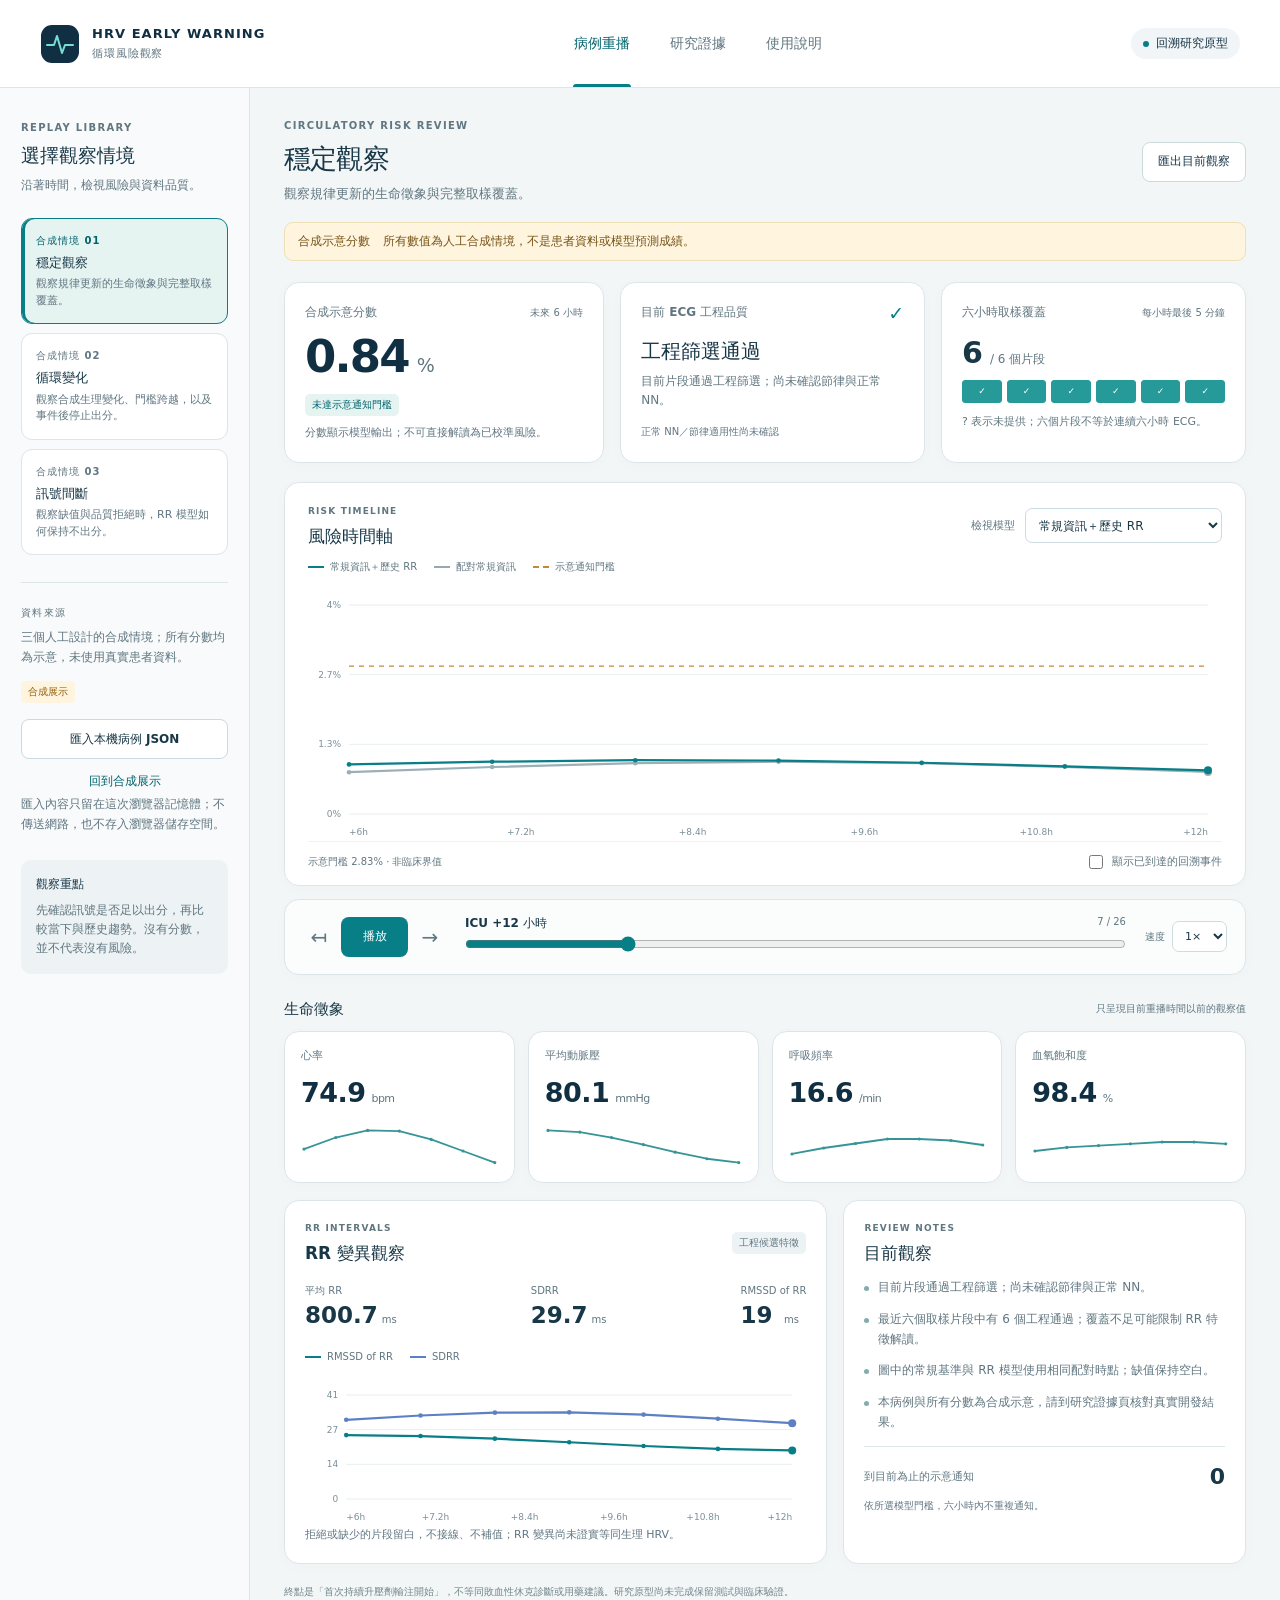
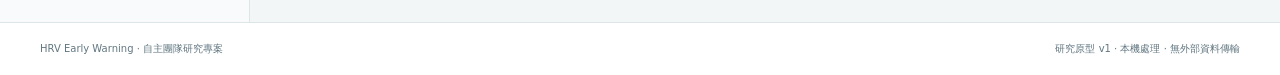
==== web/index.html @ 0c096514 "Add offline research replay, private case export, and frozen ECG timing pilot Keep patient-level dat" ====
<!doctype html>
<html lang="zh-Hant">
<head>
  <meta charset="utf-8">
  <meta name="viewport" content="width=device-width, initial-scale=1">
  <meta name="description" content="循環風險與訊號品質的回溯研究原型：病例重播、資料覆蓋與完整研究證據。">
  <meta name="referrer" content="no-referrer">
  <meta http-equiv="Content-Security-Policy" content="default-src 'self'; script-src 'self'; style-src 'self'; img-src 'self' data:; connect-src 'none'; object-src 'none'; base-uri 'none'; form-action 'none'">
  <title>HRV Early Warning · 循環風險觀察</title>
  <link rel="stylesheet" href="styles.css">
  <script src="demo-data.js" defer></script>
  <script src="app.js" defer></script>
</head>
<body>
  <a class="skip-link" href="#main-content">跳至主要內容</a>
  <header class="app-header">
    <a class="brand" href="#replay" aria-label="HRV Early Warning 首頁">
      <svg class="brand-mark" viewBox="0 0 40 40" aria-hidden="true"><rect x="1" y="1" width="38" height="38" rx="11"></rect><path d="M7 21h7l3-9 5 17 3-8h8"></path></svg>
      <span><strong>HRV EARLY WARNING</strong><small>循環風險觀察</small></span>
    </a>
    <nav class="main-nav" aria-label="主要功能">
      <button type="button" class="nav-button active" data-view="replay" aria-current="page">病例重播</button>
      <button type="button" class="nav-button" data-view="evidence">研究證據</button>
      <button type="button" class="nav-button" data-view="guide">使用說明</button>
    </nav>
    <span class="research-label"><span class="status-dot"></span>回溯研究原型</span>
  </header>

  <main id="main-content">
    <div id="app-message" class="app-message" role="status" aria-live="polite" hidden></div>
    <section id="view-replay" class="view replay-layout" aria-label="病例重播">
      <aside class="sidebar">
        <div class="sidebar-heading"><span class="eyebrow">REPLAY LIBRARY</span><h1>選擇觀察情境</h1><p>沿著時間，檢視風險與資料品質。</p></div>
        <div id="case-list" class="case-list" aria-label="病例清單"></div>
        <div class="source-card">
          <span class="eyebrow">資料來源</span>
          <p id="source-description"></p>
          <span id="source-mode" class="pill amber">合成展示</span>
          <div class="source-actions">
            <label class="button secondary upload-button" for="import-file">匯入本機病例 JSON</label>
            <input id="import-file" class="visually-hidden" type="file" accept=".json,application/json">
            <button id="restore-demo" type="button" class="text-button">回到合成展示</button>
          </div>
          <p class="microcopy">匯入內容只留在這次瀏覽器記憶體；不傳送網路，也不存入瀏覽器儲存空間。</p>
          <p id="import-error" class="error-text" role="alert" hidden></p>
        </div>
        <div class="sidebar-note"><strong>觀察重點</strong><p>先確認訊號是否足以出分，再比較當下與歷史趨勢。沒有分數，並不代表沒有風險。</p></div>
      </aside>

      <div class="workspace">
        <div class="workspace-heading">
          <div><span class="eyebrow">CIRCULATORY RISK REVIEW</span><h2 id="case-title">循環風險觀察</h2><p id="case-description" class="subtitle"></p></div>
          <button id="export-summary" type="button" class="button secondary">匯出目前觀察</button>
        </div>
        <div id="mode-notice" class="mode-notice"><strong id="score-kind">合成示意分數</strong><span id="mode-explanation">這是介面情境展示，不是患者資料或模型預測成績。</span></div>

        <div class="overview-grid">
          <article class="card score-card">
            <div class="card-label"><span id="score-label">合成示意分數</span><span class="tiny-label">未來 6 小時</span></div>
            <div class="score-line"><strong id="risk-value">—</strong><span id="risk-unit">%</span></div>
            <div id="risk-state" class="pill teal">等待重播</div>
            <p id="risk-context" class="microcopy"></p>
          </article>
          <article class="card quality-card">
            <div class="card-label"><span>目前 ECG 工程品質</span><span id="quality-symbol" class="quality-symbol" aria-hidden="true">○</span></div>
            <h3 id="quality-title">—</h3><p id="quality-detail"></p>
            <span class="tiny-label">正常 NN／節律適用性尚未確認</span>
          </article>
          <article class="card history-card">
            <div class="card-label"><span>六小時取樣覆蓋</span><span class="tiny-label">每小時最後 5 分鐘</span></div>
            <div class="coverage-number"><strong id="coverage-count">—</strong><span>/ 6 個片段</span></div>
            <div id="coverage-blocks" class="coverage-blocks" aria-label="最近六個逐小時片段品質"></div>
            <p id="coverage-note" class="microcopy">六個片段不等於連續六小時 ECG。</p>
          </article>
        </div>

        <article class="card risk-chart-card">
          <div class="panel-header"><div><span class="eyebrow">RISK TIMELINE</span><h3>風險時間軸</h3></div><label class="model-select-label">檢視模型<select id="model-select"><option value="paired_history_rr">常規資訊＋歷史 RR</option><option value="paired_vitals">配對常規資訊</option><option value="paired_current_rr">常規資訊＋當下 RR</option><option value="paired_history_trend_rr">常規資訊＋歷史 RR＋斜率</option><option value="vitals_all">全風險集合常規基準</option></select></label></div>
          <div class="chart-legend"><span><i class="legend-line teal-line"></i><span id="selected-model-legend">所選模型</span></span><span id="baseline-legend"><i class="legend-line gray-line"></i>配對常規資訊</span><span><i class="legend-line threshold-line"></i><span id="threshold-label">示意通知門檻</span></span></div>
          <div id="risk-chart" class="chart-host" aria-label="風險分數時間軸"></div>
          <div class="chart-footer"><p id="threshold-note"></p><label class="checkbox-label"><input id="show-event" type="checkbox">顯示已到達的回溯事件</label></div>
          <div id="outcome-note" class="outcome-note" hidden></div>
        </article>

        <div class="replay-controls card">
          <div class="transport"><button id="rewind" class="icon-button" type="button" aria-label="回到重播起點" title="回到起點">↤</button><button id="play-pause" class="button primary" type="button" aria-pressed="false">播放</button><button id="step" class="icon-button" type="button" aria-label="前進一個資料時點" title="前進一步">→</button></div>
          <div class="timeline-control"><div class="time-labels"><span id="current-time">ICU +— 小時</span><span id="replay-position"></span></div><label class="visually-hidden" for="timeline">目前重播資料時點</label><input id="timeline" type="range" min="0" max="1" value="0" step="1"></div>
          <label class="speed-control">速度<select id="playback-speed"><option value="1600">1×</option><option value="800">2×</option><option value="400">4×</option></select></label>
        </div>

        <div class="section-heading"><h3>生命徵象</h3><span>只呈現目前重播時間以前的觀察值</span></div>
        <div id="vital-grid" class="vital-grid"></div>
        <div class="lower-grid">
          <article class="card rr-card"><div class="panel-header"><div><span class="eyebrow">RR INTERVALS</span><h3>RR 變異觀察</h3></div><span class="pill neutral">工程候選特徵</span></div><div class="rr-values"><div><span>平均 RR</span><strong id="mean-rr">—</strong><small>ms</small></div><div><span>SDRR</span><strong id="sdrr">—</strong><small>ms</small></div><div><span>RMSSD of RR</span><strong id="rmssd">—</strong><small>ms</small></div></div><div class="chart-legend"><span><i class="legend-line teal-line"></i>RMSSD of RR</span><span><i class="legend-line blue-line"></i>SDRR</span></div><div id="rr-chart" class="chart-host small-chart"></div><p class="microcopy">拒絕或缺少的片段留白，不接線、不補值；RR 變異尚未證實等同生理 HRV。</p></article>
          <article class="card observations-card"><div class="panel-header"><div><span class="eyebrow">REVIEW NOTES</span><h3>目前觀察</h3></div></div><ul id="observation-list" class="observation-list"></ul><div class="notification-summary"><span id="notification-label">到目前為止的示意通知</span><strong id="notification-count">0</strong><small>依所選模型門檻，六小時內不重複通知。</small></div></article>
        </div>
        <p class="workspace-disclaimer">終點是「首次持續升壓劑輸注開始」，不等同敗血性休克診斷或用藥建議。研究原型尚未完成保留測試與臨床驗證。</p>
      </div>
    </section>

    <section id="view-evidence" class="view document-view" aria-labelledby="evidence-title" hidden>
      <div class="document-heading"><span class="eyebrow">EVIDENCE, NOT ASSUMPTIONS</span><h1 id="evidence-title">完整呈現研究結果</h1><p>以下來自真實 MIMIC-III 開發驗證，與合成病例展示分開呈現。</p></div>
      <div class="evidence-callout"><span class="pill amber">第一版結果</span><h2>尚無清楚證據支持歷史 RR 或趨勢增益</h2><p>加入當下 RR 的 AUPRC 反而下降。搏動定位仍有已知缺口；工程品質通過不代表正常 NN-HRV。保留測試模型評估尚未進行。</p></div>
      <div class="evidence-stat-grid"><article class="card"><strong>340,354</strong><span>已完成 ECG 片段</span></article><article class="card"><strong>142,489</strong><span>工程篩選通過 · 41.86%</span></article><article class="card"><strong>244 / 1,529</strong><span>至少一個可評分時點的事件</span></article><article class="card"><strong>11.62%</strong><span>配對驗證觀察時間覆蓋</span></article></div>
      <article class="card evidence-table-card"><div class="panel-header"><div><span class="eyebrow">PAIRED DEVELOPMENT VALIDATION</span><h2>相同時窗上的比較</h2><p>630 位患者 · 16,275 個非截尾時窗 · 41 個事件</p></div></div><div class="table-scroll"><table><caption class="visually-hidden">配對開發驗證模型結果與 AUPRC 差值區間</caption><thead><tr><th scope="col">模型</th><th scope="col">AUROC</th><th scope="col">AUPRC</th><th scope="col">ΔAUPRC [95% 區間]</th></tr></thead><tbody><tr><th scope="row">常規資訊</th><td>0.59772</td><td>0.02419</td><td>比較基準</td></tr><tr><th scope="row">＋當下 RR</th><td>0.60074</td><td>0.01969</td><td>−0.00449 [−0.01190, −0.00071]</td></tr><tr><th scope="row">＋歷史 RR</th><td>0.60297</td><td>0.02698</td><td>0.00279 [−0.00612, 0.02035]</td></tr><tr><th scope="row">＋歷史 RR 與斜率</th><td>0.59553</td><td>0.02084</td><td>−0.00335 [−0.01183, 0.00546]</td></tr></tbody></table></div><p class="microcopy table-note">差值為加入 RR 減常規模型；200 次共同患者 bootstrap、固定預測、不重訓，未校正三組多重比較。不同模型的實際誤報負擔不同。全族群生命徵象模型的評估族群不同，不直接相減比較。</p></article>
      <div class="evidence-columns"><article class="card"><h3>可重跑的研究基礎</h3><ul class="plain-list"><li>患者隔離，訓練患者擬合補值與標準化。</li><li>保留完整逐小時風險集合與自然事件比例。</li><li>品質拒絕、截尾及未評分時間保留於報告。</li><li>五組模型、所有配對差值完整呈現。</li></ul></article><article class="card"><h3>下一個驗證關卡</h3><ul class="plain-list"><li>獨立標註 ECG 的搏動定位與 RR 誤差。</li><li>真實 ICU 品質規則的誤拒與漏拒。</li><li>正常心律與 NN 間期適用性。</li><li>相同 ECG 心率／歷史對照與固定誤報比較。</li></ul></article></div>
      <div class="document-links"><a href="https://github.com/zxc29051617/Biomedical-Innovation-2026_HRV-EarlyWarning/blob/main/docs/m2_signal_model_results.md" target="_blank" rel="noopener noreferrer">完整研究結果 ↗</a><a href="https://github.com/zxc29051617/Biomedical-Innovation-2026_HRV-EarlyWarning/blob/main/docs/protocol.md" target="_blank" rel="noopener noreferrer">研究規格與時間界線 ↗</a></div>
    </section>

    <section id="view-guide" class="view document-view" aria-labelledby="guide-title" hidden>
      <div class="document-heading"><span class="eyebrow">A REPLAY YOU CAN INSPECT</span><h1 id="guide-title">從一個時點開始觀察</h1><p>這個原型讓團隊檢視模型分數、生理趨勢與資料品質如何隨時間變化。</p></div>
      <div class="guide-steps"><article class="card"><span class="step-number">01</span><h2>選擇情境</h2><p>三個合成病例展示穩定、循環變化與訊號間斷。分數由情境產生，不是訓練模型的效能證據。</p></article><article class="card"><span class="step-number">02</span><h2>逐步重播</h2><p>使用播放、前進或滑桿切換時點。圖表不顯示未來資料，沒有觀察的時間保持空白。</p></article><article class="card"><span class="step-number">03</span><h2>先看品質</h2><p>RR 品質不合格時不顯示 RR 模型分數。工程通過仍需要另外確認心律與定位準確度。</p></article><article class="card"><span class="step-number">04</span><h2>核對證據</h2><p>在研究證據頁看完整開發結果、覆蓋率與不確定性；匯出摘要保留目前時點與來源標示。</p></article></div>
      <article class="card guide-import"><h2>使用自己的本地研究病例</h2><p>匯入符合 <code>hrv-replay-v1</code> 的 JSON。頁面只接受指定欄位與有限數值，並檢查時間排序、品質與分數是否一致；資料只在瀏覽器記憶體中使用。</p><p>真實研究模式顯示匯出程式提供的已儲存模型分數；此頁本身不訓練模型、不重新計算 ECG，也不會上傳你的檔案。關閉頁面後，匯入資料不會保留。</p><p>真實患者層級檔案應留在本機。分享研究成果時，使用彙總報告與合成展示。</p></article>
      <article class="card"><h2>分數與通知的意思</h2><p>模型研究目標為未來六小時首次開始持續至少六十分鐘的指定升壓劑輸注。門檻採各模型訓練陰性分數第 99 百分位；越過門檻後六小時內不重複計數。這項規則尚未完成臨床工作負擔驗證，分數不能直接解讀為已校準的個人風險或診斷。</p><p>病例中的缺值保留空白。當下沒有可用分數不等於沒有風險，品質通過也不代表已排除 AF、pacing 或異位心搏。</p></article>
      <button type="button" class="button primary" data-view="replay">開始病例重播</button>
    </section>
  </main>
  <footer class="app-footer"><span>HRV Early Warning · 自主團隊研究專案</span><span>研究原型 v1 · 本機處理 · 無外部資料傳輸</span></footer>
  <noscript><div class="noscript">此重播介面需要啟用 JavaScript。研究結果仍可從專案文件閱讀。</div></noscript>
</body>
</html>
---- web/styles.css ----
:root{--navy:#102f42;--ink:#183747;--muted:#607680;--teal:#087e87;--teal-dark:#00636c;--teal-soft:#e5f3f1;--blue:#5d7fc5;--line:#dce6e9;--paper:#fff;--canvas:#f2f6f7;--amber:#93600c;--amber-soft:#fff5df;--danger:#a74942;--danger-soft:#fff0ed;--radius:15px;--shadow:0 3px 15px #102f4205;font-family:Inter,"Noto Sans TC","PingFang TC","Microsoft JhengHei",system-ui,sans-serif;color:var(--ink);background:var(--canvas);font-synthesis:none}
*{box-sizing:border-box}body{margin:0;font-size:14px;line-height:1.6}button,input,select{font:inherit}button,a,input,select{touch-action:manipulation}button{cursor:pointer}button:disabled{cursor:not-allowed;opacity:.45}button:focus-visible,a:focus-visible,input:focus-visible,select:focus-visible,.upload-button:has(+input:focus-visible){outline:3px solid #69b8c3;outline-offset:4px}a{color:var(--teal-dark);text-underline-offset:4px}h1,h2,h3,p{margin-top:0}h1,h2,h3{line-height:1.35}h1{font-size:30px}h2{font-size:25px}h3{font-size:17px}p{margin-bottom:12px}strong{font-weight:650}[hidden]{display:none!important}.visually-hidden{position:absolute;width:1px;height:1px;padding:0;margin:-1px;overflow:hidden;clip:rect(0,0,0,0);white-space:nowrap;border:0}.skip-link{position:fixed;top:-80px;left:15px;z-index:100;background:white;padding:14px}.skip-link:focus{top:12px}.app-header{min-height:88px;display:flex;align-items:center;justify-content:space-between;gap:24px;background:var(--paper);border-bottom:1px solid var(--line);padding:0 40px}.brand{display:flex;gap:12px;align-items:center;color:var(--navy);text-decoration:none}.brand-mark{width:40px;height:40px;flex:none}.brand-mark rect{fill:var(--navy)}.brand-mark path{stroke:#78ded3;stroke-width:2;fill:none;stroke-linejoin:round;stroke-linecap:round}.brand strong{font-size:13px;letter-spacing:.08em;display:block}.brand small{display:block;font-size:11px;letter-spacing:.08em;color:var(--muted)}.main-nav{display:flex;gap:6px;align-self:stretch;align-items:stretch}.nav-button{border:0;background:transparent;color:var(--muted);padding:0 17px;position:relative;font-weight:600}.nav-button:hover{color:var(--teal)}.nav-button.active{color:var(--teal-dark)}.nav-button.active:after{content:"";position:absolute;bottom:0;left:16px;right:16px;height:3px;background:var(--teal);border-radius:3px 3px 0 0}.research-label{font-size:12px;background:#f2f5f7;padding:6px 12px;border-radius:20px;display:flex;align-items:center;gap:7px;white-space:nowrap}.status-dot{width:6px;height:6px;border-radius:50%;background:var(--teal)}.replay-layout{display:grid;grid-template-columns:250px minmax(0,1fr);max-width:1600px;margin:auto;min-height:85vh}.sidebar{padding:32px 21px 24px;border-right:1px solid var(--line);background:#f8fafb}.eyebrow{color:var(--muted);font-size:10px;letter-spacing:.13em;font-weight:700;display:block;margin-bottom:7px}.sidebar h1{font-size:19px;margin-bottom:7px}.sidebar-heading p{font-size:12px;color:var(--muted);margin-bottom:23px}.case-list{display:grid;gap:9px}.case-button{padding:14px;text-align:left;background:white;border:1px solid var(--line);border-radius:11px;color:var(--ink);display:grid;gap:4px;position:relative}.case-button strong{font-size:13px;line-height:1.5}.case-button small{font-size:11px;color:var(--muted);line-height:1.5}.case-button .case-index{font-size:10px;font-weight:700;color:var(--muted);letter-spacing:.1em}.case-button:hover{border-color:#a1c6c8}.case-button.active{border-color:var(--teal);background:var(--teal-soft);box-shadow:inset 3px 0 var(--teal)}.case-button.active .case-index{color:var(--teal-dark)}.source-card{border-top:1px solid var(--line);margin-top:27px;padding-top:22px}.source-card>p{font-size:12px;color:var(--muted);overflow-wrap:anywhere}.source-actions{display:grid;gap:9px;margin-top:16px}.button{display:inline-flex;align-items:center;justify-content:center;border-radius:8px;border:1px solid transparent;font-weight:600;padding:10px 15px;line-height:1.4;text-decoration:none;min-height:40px;transition:background .15s}.button.primary{background:var(--teal);color:white}.button.primary:hover{background:var(--teal-dark)}.button.secondary{background:white;color:var(--ink);border-color:#cbdadd}.button.secondary:hover{background:#f4f9f9;border-color:#9abfc1}.upload-button{font-size:12px;cursor:pointer}.text-button{border:0;background:transparent;color:var(--teal-dark);font-size:12px;padding:4px}.sidebar-note{margin-top:26px;font-size:12px;padding:15px;border-radius:10px;background:#edf2f4}.sidebar-note strong{font-size:12px}.sidebar-note p{margin:7px 0 0;color:var(--muted)}.workspace{padding:30px 34px 22px;min-width:0}.workspace-heading{display:flex;justify-content:space-between;align-items:center;gap:18px;margin-bottom:17px}.workspace-heading h2{margin-bottom:7px;font-size:27px;letter-spacing:-.03em}.workspace-heading .button{white-space:nowrap;font-size:12px}.subtitle{color:var(--muted);font-size:13px;margin:0;overflow-wrap:anywhere}.mode-notice{background:var(--amber-soft);color:#765316;border:1px solid #efdfb5;border-radius:9px;padding:9px 13px;font-size:12px;display:flex;gap:13px;align-items:center;margin-bottom:21px}.mode-notice.local-mode{background:#eef4fc;border-color:#d7e3f3;color:#3e5876}.mode-notice strong{white-space:nowrap}.overview-grid{display:grid;grid-template-columns:1.05fr 1fr 1fr;gap:16px;margin-bottom:19px}.card{background:var(--paper);border:1px solid var(--line);border-radius:var(--radius);padding:20px;box-shadow:var(--shadow);min-width:0}.card-label{display:flex;align-items:center;justify-content:space-between;gap:10px;font-size:12px;color:var(--muted);font-weight:600}.tiny-label{font-size:10px;font-weight:400;color:var(--muted)}.score-line{display:flex;align-items:baseline;gap:8px;margin:7px 0 8px;color:var(--navy)}.score-line strong{font-size:45px;line-height:1.2;font-weight:650;font-variant-numeric:tabular-nums;letter-spacing:-.04em}.score-line span{font-size:19px;color:var(--muted)}.pill{border-radius:5px;font-size:10px;padding:4px 7px;font-weight:600;display:inline-block;line-height:1.45}.pill.teal{background:var(--teal-soft);color:var(--teal-dark)}.pill.amber{background:var(--amber-soft);color:var(--amber)}.pill.neutral{background:#edf2f4;color:#627883}.pill.danger{background:var(--danger-soft);color:var(--danger)}.microcopy{font-size:11px;color:var(--muted);line-height:1.6;margin-bottom:0}.score-card .microcopy{margin-top:8px}.quality-card h3{font-size:20px;margin:15px 0 7px}.quality-card p{font-size:12px;line-height:1.6;color:var(--muted);margin-bottom:9px}.quality-symbol{color:var(--teal);font-size:19px;line-height:1}.quality-symbol.bad{color:var(--amber)}.coverage-number{display:flex;align-items:baseline;gap:7px;margin:12px 0 9px}.coverage-number strong{font-size:30px;font-weight:650;line-height:1.2}.coverage-number span{font-size:12px;color:var(--muted)}.coverage-blocks{display:grid;grid-template-columns:repeat(6,1fr);gap:5px;margin-bottom:10px}.coverage-block{height:23px;border-radius:3px;background:#edf1f3;border:1px solid #e0e8eb;font-size:9px;text-align:center;line-height:21px;color:#788c95}.coverage-block.accepted{background:#269a99;border-color:#269a99;color:white}.coverage-block.rejected{background:#f5dfb2;border-color:#ead1a0;color:#875c17}.risk-chart-card{padding:21px 23px 13px}.panel-header{display:flex;align-items:center;justify-content:space-between;gap:16px;margin-bottom:11px}.panel-header h3,.panel-header h2{margin:0}.panel-header .eyebrow{font-size:9px}.model-select-label{font-size:11px;color:var(--muted);display:flex;gap:10px;align-items:center}.model-select-label select,select{border:1px solid #cddce0;border-radius:7px;padding:7px 25px 7px 9px;background:white;color:var(--ink);font-size:12px;max-width:100%;min-height:35px}.chart-legend{display:flex;flex-wrap:wrap;gap:17px;font-size:10px;color:var(--muted);margin:4px 0 11px}.chart-legend>span{display:flex;align-items:center;gap:6px}.legend-line{width:16px;height:0;border-top:2px solid;display:inline-block}.teal-line{color:var(--teal)}.gray-line{color:#96a9b3}.blue-line{color:var(--blue)}.threshold-line{color:#bf8a3b;border-top-style:dashed}.chart-host{width:100%;min-width:0}.chart-host svg{width:100%;height:255px;display:block;overflow:visible}.small-chart svg{height:150px}.chart-footer{display:flex;justify-content:space-between;gap:15px;align-items:center;border-top:1px solid #edf2f4;padding-top:10px}.chart-footer p{font-size:10px;color:var(--muted);margin:0}.checkbox-label{display:flex;align-items:center;gap:6px;font-size:11px;color:var(--muted);white-space:nowrap;cursor:pointer}.checkbox-label input{accent-color:var(--teal);width:14px;height:14px}.outcome-note{margin-top:10px;border-radius:6px;padding:8px 10px;background:#eff4f6;font-size:11px;color:var(--muted)}.replay-controls{margin-top:13px;padding:14px 18px;display:flex;align-items:center;gap:19px;background:#fbfdfd}.transport{display:flex;align-items:center;gap:6px}.transport .button{padding:8px 17px;font-size:12px;min-width:67px}.icon-button{height:35px;width:32px;font-size:20px;color:var(--muted);border:0;background:transparent;border-radius:6px}.icon-button:hover{background:#e8f2f2;color:var(--teal)}.timeline-control{flex:1;min-width:0}.time-labels{font-size:10px;display:flex;justify-content:space-between;color:var(--muted);margin-bottom:2px}.time-labels span:first-child{font-size:12px;font-weight:650;color:var(--ink)}input[type=range]{width:100%;accent-color:var(--teal);height:18px;cursor:pointer;margin:0}.speed-control{display:flex;align-items:center;gap:7px;font-size:10px;color:var(--muted)}.speed-control select{font-size:11px;min-height:31px;padding:4px 8px}.section-heading{display:flex;justify-content:space-between;align-items:center;gap:15px;margin:24px 0 12px}.section-heading h3{margin:0;font-size:15px}.section-heading span{font-size:10px;color:var(--muted)}.vital-grid{display:grid;grid-template-columns:repeat(4,minmax(0,1fr));gap:13px}.vital-card{padding:15px 16px 8px}.vital-label{display:flex;justify-content:space-between;color:var(--muted);font-size:11px}.vital-value{font-size:27px;font-weight:650;letter-spacing:-.02em;color:var(--navy);margin:7px 0 2px;display:flex;align-items:baseline;gap:6px;font-variant-numeric:tabular-nums}.vital-value small{font-size:11px;font-weight:400;color:var(--muted)}.vital-spark svg{width:100%;height:57px;display:block}.lower-grid{display:grid;grid-template-columns:minmax(0,1.35fr) minmax(0,1fr);gap:16px;margin-top:17px}.rr-values{display:flex;justify-content:space-between;gap:10px;margin:18px 0}.rr-values>div{display:grid;grid-template-columns:auto auto;column-gap:4px;align-items:baseline}.rr-values span{font-size:10px;color:var(--muted);grid-column:1/-1;margin-bottom:2px}.rr-values strong{font-size:23px;font-variant-numeric:tabular-nums;font-weight:650;line-height:1.3}.rr-values small{font-size:10px;color:var(--muted)}.observation-list{padding:0;margin:13px 0;list-style:none;display:grid;gap:12px}.observation-list li{font-size:12px;line-height:1.65;position:relative;padding-left:14px;color:var(--muted)}.observation-list li:before{content:"";position:absolute;left:0;top:8px;width:5px;height:5px;border-radius:50%;background:#83acae}.notification-summary{border-top:1px solid var(--line);padding-top:12px;display:grid;grid-template-columns:1fr auto;align-items:center;gap:4px;color:var(--muted);font-size:11px}.notification-summary strong{font-size:22px;color:var(--ink)}.notification-summary small{grid-column:1/-1;font-size:10px}.workspace-disclaimer{font-size:10px;color:#73858c;margin:20px 0 0;max-width:900px}.app-footer{padding:18px 40px;border-top:1px solid var(--line);background:white;color:var(--muted);font-size:10px;display:flex;justify-content:space-between;gap:15px}.app-message{padding:11px 20px;background:#e8f4f0;color:#256657;font-size:12px;border-bottom:1px solid #cfe4dc}.app-message.error{background:var(--danger-soft);color:var(--danger);border-color:#f0d9d6}.error-text{font-size:11px;color:var(--danger)!important;background:var(--danger-soft);padding:9px;border-radius:7px;margin-top:11px;overflow-wrap:anywhere}.document-view{max-width:1160px;margin:0 auto;padding:45px 30px 60px}.document-heading{max-width:800px;margin-bottom:29px}.document-heading h1{font-size:34px;letter-spacing:-.025em;margin:9px 0 12px}.document-heading p{color:var(--muted);font-size:14px}.evidence-callout{background:#fff9ed;border:1px solid #ecdfc3;border-left:4px solid #c29845;border-radius:12px;padding:23px 26px;margin-bottom:22px}.evidence-callout h2{font-size:21px;margin:12px 0 8px}.evidence-callout p{color:#796a4d;font-size:13px;max-width:900px;margin:0}.evidence-stat-grid{display:grid;grid-template-columns:repeat(4,1fr);gap:15px;margin-bottom:22px}.evidence-stat-grid .card{display:grid;gap:7px}.evidence-stat-grid strong{font-size:25px;font-variant-numeric:tabular-nums}.evidence-stat-grid span{font-size:11px;color:var(--muted)}.evidence-table-card{padding:25px}.evidence-table-card h2{font-size:21px}.evidence-table-card .panel-header p{font-size:12px;color:var(--muted);margin:8px 0}.table-scroll{overflow:auto}table{border-collapse:collapse;width:100%;font-size:12px;min-width:650px;text-align:left}th,td{padding:14px 12px;border-bottom:1px solid var(--line);font-variant-numeric:tabular-nums}thead th{background:#f3f7f8;font-size:10px;color:var(--muted);font-weight:600}tbody th{font-weight:500}tbody tr:nth-child(3){background:#f5fbfa}.table-note{margin-top:15px;max-width:920px}.evidence-columns{display:grid;grid-template-columns:1fr 1fr;gap:20px;margin-top:23px}.evidence-columns h3{margin-bottom:14px}.plain-list{padding-left:18px;color:var(--muted);font-size:13px;display:grid;gap:10px;margin-bottom:0}.document-links{display:flex;gap:25px;flex-wrap:wrap;font-size:12px;margin-top:26px}.guide-steps{display:grid;grid-template-columns:repeat(4,1fr);gap:17px;margin-bottom:24px}.step-number{color:#8aafb5;letter-spacing:.05em;font-size:24px;font-weight:600}.guide-steps h2{font-size:18px;margin:14px 0 8px}.guide-steps p{font-size:12px;color:var(--muted);margin:0}.guide-import{margin-bottom:20px}.document-view>.card>h2{font-size:21px}.document-view>.card>p{color:var(--muted);font-size:13px;max-width:950px}.document-view>.button{margin-top:24px}code{font-size:12px;background:#edf2f4;padding:2px 5px;border-radius:4px}.noscript{position:fixed;inset:20px;background:white;border:2px solid var(--amber);z-index:100;padding:30px;font-size:18px}
@media(min-width:1500px){.workspace{padding:35px 44px}.app-header{padding:0 max(40px,calc((100vw - 1520px)/2))}.chart-host svg{height:280px}.small-chart svg{height:160px}}
@media(max-width:1150px){.app-header{padding:0 24px}.replay-layout{grid-template-columns:215px minmax(0,1fr)}.sidebar{padding:28px 16px}.workspace{padding:25px 23px}.overview-grid{gap:11px}.overview-grid .card{padding:16px}.card-label{align-items:flex-start}.card-label .tiny-label{max-width:76px;text-align:right}.model-select-label{display:grid;gap:3px}.quality-card h3{font-size:18px}.mode-notice{display:block}.mode-notice strong{margin-right:10px}.section-heading span{max-width:220px;text-align:right}.evidence-stat-grid strong{font-size:22px}.guide-steps{grid-template-columns:1fr 1fr}}
@media(max-width:900px){.app-header{gap:15px;flex-wrap:wrap;min-height:100px;padding-top:15px}.brand{flex:1}.research-label{font-size:10px}.main-nav{order:3;width:100%;height:42px;justify-content:center}.nav-button{flex:1;font-size:12px}.replay-layout{display:block}.sidebar{border-right:0;border-bottom:1px solid var(--line);padding:23px}.sidebar-heading{display:none}.case-list{grid-template-columns:repeat(3,minmax(0,1fr))}.source-card{margin-top:16px;padding-top:14px;display:flex;align-items:center;gap:12px;flex-wrap:wrap}.source-card .eyebrow{margin:0}.source-card>p:first-of-type{margin:0;flex:1;min-width:130px}.source-actions{display:flex;margin:0;align-items:center;gap:10px}.source-card>.microcopy{width:100%;font-size:10px;margin:0}.source-card>.error-text{width:100%;margin:0}.sidebar-note{display:none}.workspace{padding:24px}.evidence-stat-grid{grid-template-columns:1fr 1fr}.app-footer{padding:17px 24px}.case-button small{display:none}.case-button{padding:12px}.document-view{padding-top:32px}}
@media(max-width:600px){.app-header{padding:15px 17px 0}.brand strong{font-size:11px}.brand small{font-size:10px}.brand-mark{width:34px;height:34px}.research-label{padding:5px 8px;font-size:9px}.sidebar{padding:15px}.case-list{gap:6px}.case-button{padding:10px 8px;min-height:73px}.case-button strong{font-size:11px}.case-button .case-index{font-size:9px}.source-card>.eyebrow{display:none}.source-actions{width:100%}.source-actions .upload-button{flex:1}.source-card>p:first-of-type{font-size:10px}.source-card>.microcopy{font-size:9px}.workspace{padding:20px 14px}.workspace-heading{align-items:flex-start;gap:12px}.workspace-heading h2{font-size:23px}.workspace-heading .button{font-size:10px;padding:9px 10px;min-height:34px}.subtitle{font-size:11px}.mode-notice{font-size:10px;line-height:1.8;margin-bottom:14px}.mode-notice strong{display:block}.overview-grid{grid-template-columns:1fr 1fr;gap:10px;margin-bottom:13px}.score-card{grid-column:1/-1;display:grid;grid-template-columns:1fr auto;align-items:center;gap:5px 15px}.score-card .card-label{grid-column:1/-1}.score-card .score-line{grid-row:2/4;margin:3px 0}.score-card .score-line strong{font-size:43px}.score-card .pill{justify-self:end}.score-card .microcopy{margin:0;max-width:220px;text-align:right;font-size:10px}.overview-grid .card{padding:14px}.quality-card h3{font-size:17px;margin:11px 0 7px}.quality-card p{font-size:10px}.quality-card .tiny-label{font-size:9px}.history-card .card-label{display:block}.history-card .tiny-label{display:block;text-align:left;max-width:none;margin-top:4px;font-size:9px}.coverage-number{margin:9px 0}.coverage-number strong{font-size:26px}.coverage-number span{font-size:10px}.coverage-blocks{gap:3px}.coverage-block{height:21px;line-height:19px;font-size:8px}.microcopy{font-size:10px}.risk-chart-card{padding:17px 13px 12px}.panel-header{align-items:flex-start;gap:9px}.panel-header h3{font-size:16px}.model-select-label{font-size:9px;max-width:185px}.model-select-label select{font-size:10px;min-height:31px;padding:5px 15px 5px 7px}.chart-legend{font-size:9px;gap:11px}.chart-host svg{height:225px}.small-chart svg{height:145px}.chart-footer{display:grid;gap:9px}.chart-footer p{font-size:9px}.checkbox-label{font-size:10px}.replay-controls{padding:11px;gap:10px;flex-wrap:wrap}.transport{gap:3px}.transport .button{min-width:54px;padding:7px 10px;font-size:11px}.icon-button{width:25px}.speed-control{margin-left:auto}.timeline-control{order:3;flex-basis:100%}.section-heading{margin-top:19px}.section-heading span{font-size:9px;max-width:180px}.vital-grid{grid-template-columns:1fr 1fr;gap:10px}.vital-card{padding:13px 13px 7px}.lower-grid{grid-template-columns:1fr}.rr-card,.observations-card{padding:17px}.rr-values strong{font-size:25px}.workspace-disclaimer{font-size:9px}.app-footer{display:grid;gap:4px;padding:15px;font-size:9px}.document-view{padding:27px 16px 40px}.document-heading h1{font-size:27px}.document-heading p{font-size:12px}.evidence-callout{padding:19px}.evidence-callout h2{font-size:19px}.evidence-callout p{font-size:12px}.evidence-stat-grid{gap:10px}.evidence-stat-grid .card{padding:15px}.evidence-stat-grid strong{font-size:21px}.evidence-stat-grid span{font-size:10px}.evidence-table-card{padding:17px}.evidence-table-card h2{font-size:19px}.evidence-columns{grid-template-columns:1fr;gap:13px}.guide-steps{gap:10px}.guide-steps .card{padding:16px}.guide-steps h2{font-size:16px}.guide-steps p{font-size:11px}.document-view>.card{padding:19px}.document-view>.card>h2{font-size:19px}.document-view>.card>p{font-size:12px}.document-links{gap:15px}.step-number{font-size:21px}}
@media(prefers-reduced-motion:reduce){*{scroll-behavior:auto!important;transition:none!important}}
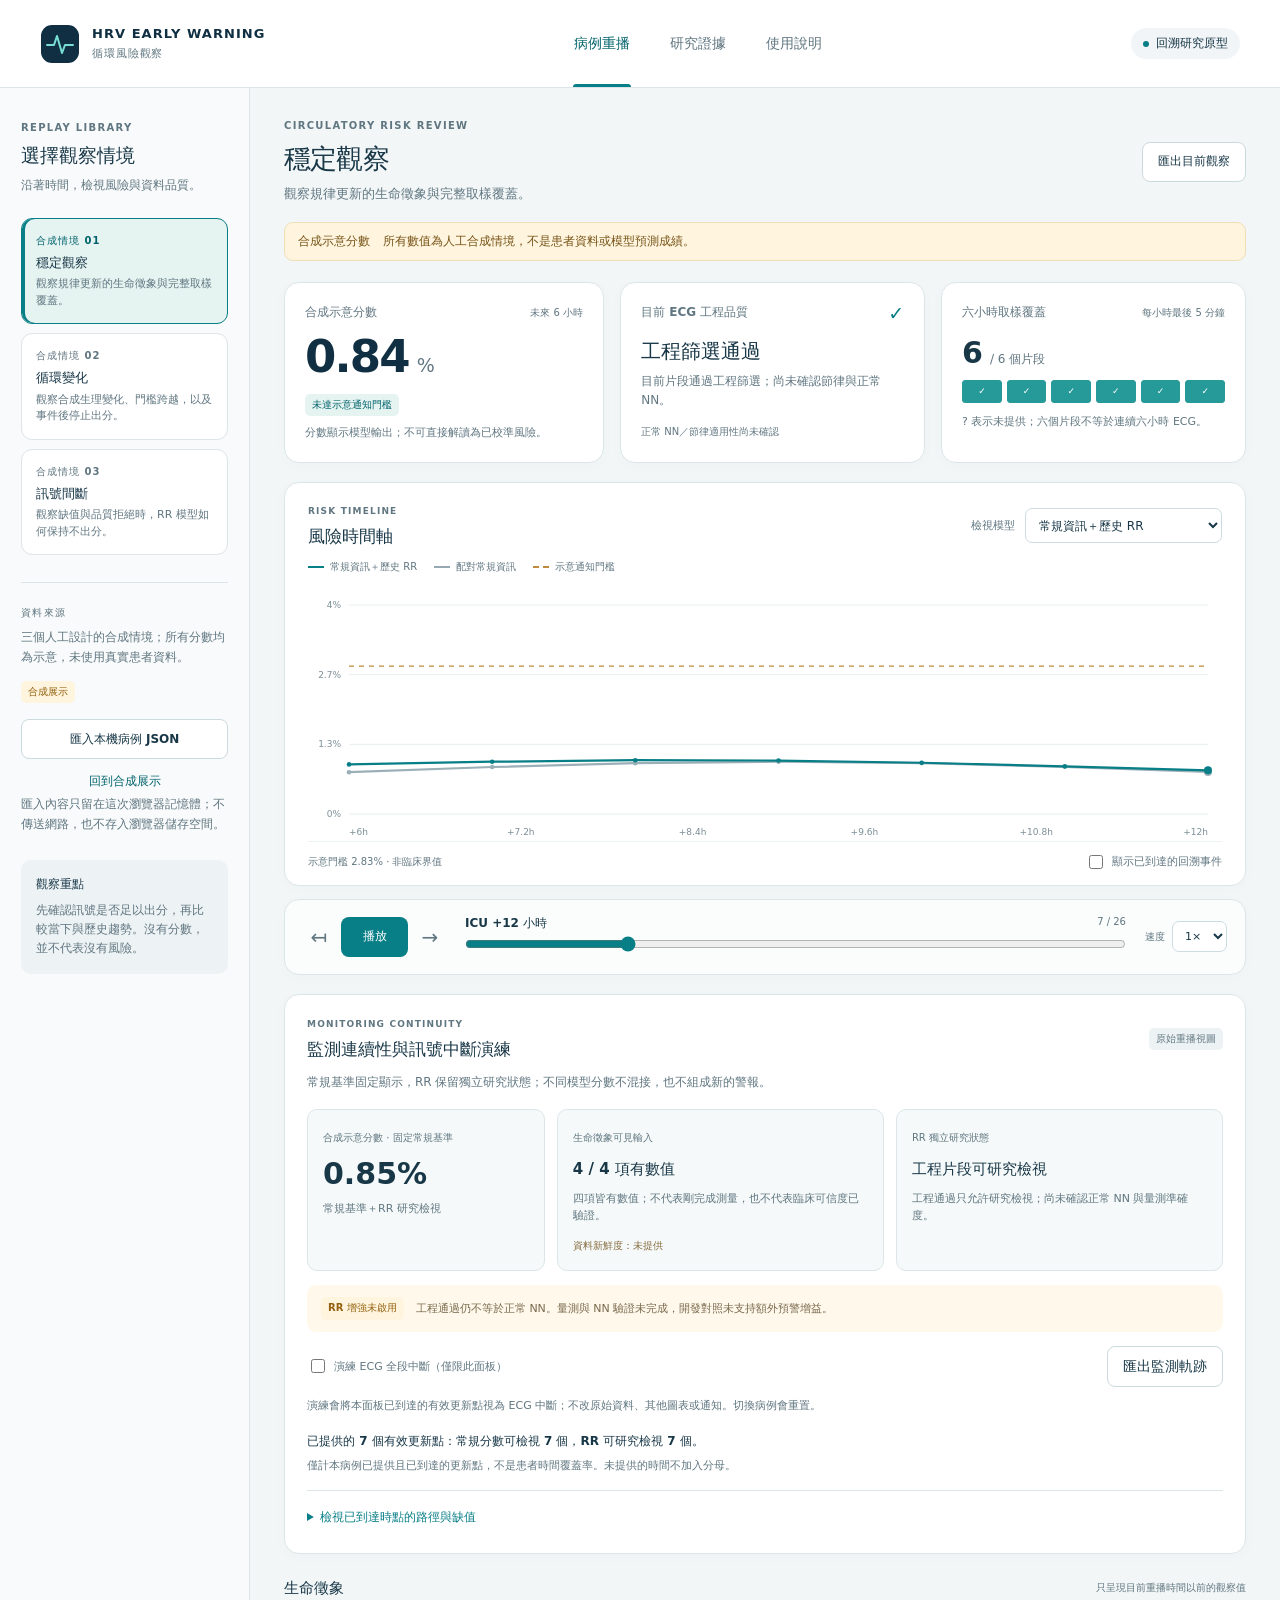
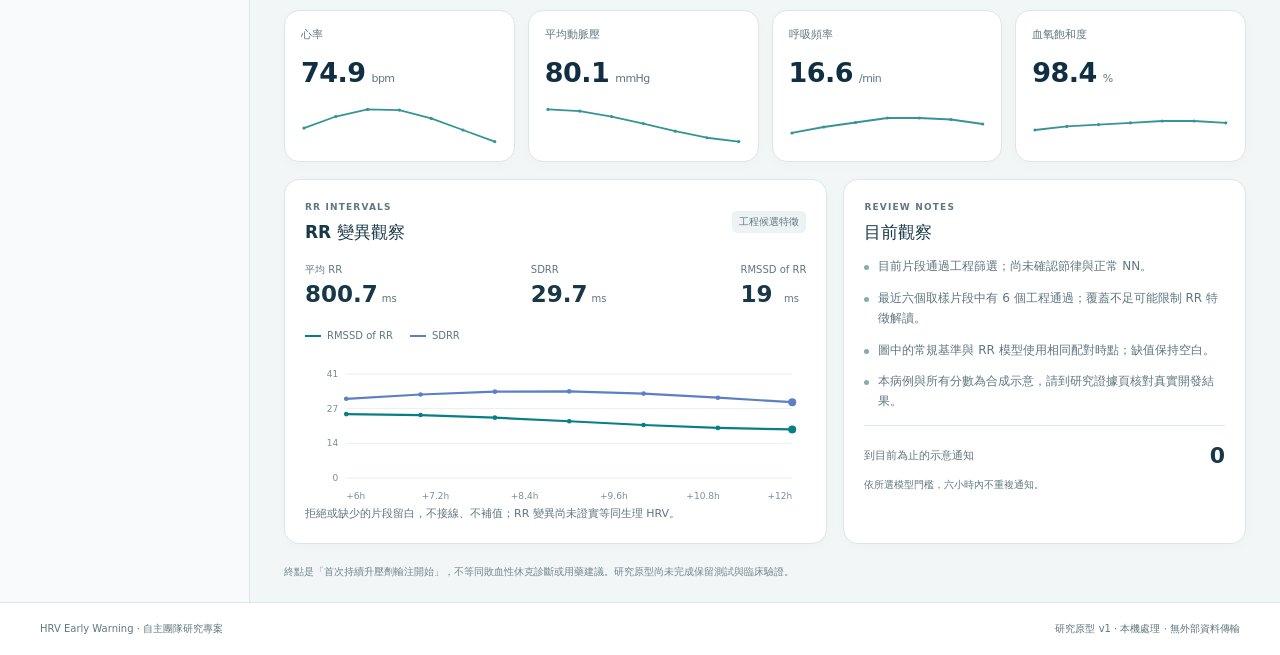
==== commit a7928d02: "Complete RR control analysis and add monitoring interruption rehearsal" ====
--- a/web/index.html
+++ b/web/index.html
@@ -88,6 +88,21 @@
           <label class="speed-control">速度<select id="playback-speed"><option value="1600">1×</option><option value="800">2×</option><option value="400">4×</option></select></label>
         </div>
 
+        <article class="card monitoring-card" aria-labelledby="monitor-title">
+          <div class="panel-header"><div><span class="eyebrow">MONITORING CONTINUITY</span><h3 id="monitor-title">監測連續性與訊號中斷演練</h3></div><span id="monitor-view" class="pill neutral">原始重播視圖</span></div>
+          <p class="monitor-intro">常規基準固定顯示，RR 保留獨立研究狀態；不同模型分數不混接，也不組成新的警報。</p>
+          <div class="monitor-grid">
+            <section class="monitor-box"><span id="monitor-score-kind" class="tiny-label">固定常規基準</span><strong id="monitor-baseline-score" class="monitor-number">—</strong><p id="monitor-path"></p></section>
+            <section class="monitor-box"><span class="tiny-label">生命徵象可見輸入</span><strong id="monitor-input-count">—</strong><p id="monitor-input-detail"></p><span class="monitor-freshness">資料新鮮度：未提供</span></section>
+            <section class="monitor-box"><span class="tiny-label">RR 獨立研究狀態</span><strong id="monitor-rr-state">—</strong><p id="monitor-rr-reason"></p></section>
+          </div>
+          <div class="monitor-gate"><span class="pill amber">RR 增強未啟用</span><p>工程通過仍不等於正常 NN。量測與 NN 驗證未完成，開發對照未支持額外預警增益。</p></div>
+          <div class="monitor-actions"><label class="checkbox-label"><input id="simulate-ecg" type="checkbox">演練 ECG 全段中斷（僅限此面板）</label><button id="export-monitoring" type="button" class="button secondary">匯出監測軌跡</button></div>
+          <p id="monitor-simulation-note" class="microcopy"></p>
+          <p id="monitor-coverage" class="monitor-coverage"></p><p id="monitor-gap-note" class="microcopy"></p>
+          <details class="monitor-details"><summary>檢視已到達時點的路徑與缺值</summary><p id="monitor-trace-note" class="microcopy"></p><div class="table-scroll"><table class="monitor-table"><caption class="visually-hidden">目前以前的監測路徑，只計已提供資料，不補時間缺口</caption><thead><tr><th scope="col">時點</th><th scope="col">常規基準路徑</th><th scope="col">RR 研究狀態</th><th scope="col">可見輸入</th></tr></thead><tbody id="monitor-trace-body"></tbody></table></div></details>
+        </article>
+
         <div class="section-heading"><h3>生命徵象</h3><span>只呈現目前重播時間以前的觀察值</span></div>
         <div id="vital-grid" class="vital-grid"></div>
         <div class="lower-grid">
@@ -102,7 +117,8 @@
       <div class="document-heading"><span class="eyebrow">EVIDENCE, NOT ASSUMPTIONS</span><h1 id="evidence-title">完整呈現研究結果</h1><p>以下來自真實 MIMIC-III 開發驗證，與合成病例展示分開呈現。</p></div>
       <div class="evidence-callout"><span class="pill amber">第一版結果</span><h2>尚無清楚證據支持歷史 RR 或趨勢增益</h2><p>加入當下 RR 的 AUPRC 反而下降。搏動定位仍有已知缺口；工程品質通過不代表正常 NN-HRV。保留測試模型評估尚未進行。</p></div>
       <div class="evidence-stat-grid"><article class="card"><strong>340,354</strong><span>已完成 ECG 片段</span></article><article class="card"><strong>142,489</strong><span>工程篩選通過 · 41.86%</span></article><article class="card"><strong>244 / 1,529</strong><span>至少一個可評分時點的事件</span></article><article class="card"><strong>11.62%</strong><span>配對驗證觀察時間覆蓋</span></article></div>
-      <article class="card evidence-table-card"><div class="panel-header"><div><span class="eyebrow">PAIRED DEVELOPMENT VALIDATION</span><h2>相同時窗上的比較</h2><p>630 位患者 · 16,275 個非截尾時窗 · 41 個事件</p></div></div><div class="table-scroll"><table><caption class="visually-hidden">配對開發驗證模型結果與 AUPRC 差值區間</caption><thead><tr><th scope="col">模型</th><th scope="col">AUROC</th><th scope="col">AUPRC</th><th scope="col">ΔAUPRC [95% 區間]</th></tr></thead><tbody><tr><th scope="row">常規資訊</th><td>0.59772</td><td>0.02419</td><td>比較基準</td></tr><tr><th scope="row">＋當下 RR</th><td>0.60074</td><td>0.01969</td><td>−0.00449 [−0.01190, −0.00071]</td></tr><tr><th scope="row">＋歷史 RR</th><td>0.60297</td><td>0.02698</td><td>0.00279 [−0.00612, 0.02035]</td></tr><tr><th scope="row">＋歷史 RR 與斜率</th><td>0.59553</td><td>0.02084</td><td>−0.00335 [−0.01183, 0.00546]</td></tr></tbody></table></div><p class="microcopy table-note">差值為加入 RR 減常規模型；200 次共同患者 bootstrap、固定預測、不重訓，未校正三組多重比較。不同模型的實際誤報負擔不同。全族群生命徵象模型的評估族群不同，不直接相減比較。</p></article>
+      <article class="card evidence-table-card"><div class="panel-header"><div><span class="eyebrow">PAIRED DEVELOPMENT VALIDATION · V1</span><h2>先前分析：相同時窗上的比較</h2><p>630 位患者 · 16,275 個非截尾時窗 · 41 個事件</p></div></div><div class="table-scroll"><table><caption class="visually-hidden">配對開發驗證模型結果與 AUPRC 差值區間</caption><thead><tr><th scope="col">模型</th><th scope="col">AUROC</th><th scope="col">AUPRC</th><th scope="col">ΔAUPRC [95% 區間]</th></tr></thead><tbody><tr><th scope="row">常規資訊</th><td>0.59772</td><td>0.02419</td><td>比較基準</td></tr><tr><th scope="row">＋當下 RR</th><td>0.60074</td><td>0.01969</td><td>−0.00449 [−0.01190, −0.00071]</td></tr><tr><th scope="row">＋歷史 RR</th><td>0.60297</td><td>0.02698</td><td>0.00279 [−0.00612, 0.02035]</td></tr><tr><th scope="row">＋歷史 RR 與斜率</th><td>0.59553</td><td>0.02084</td><td>−0.00335 [−0.01183, 0.00546]</td></tr></tbody></table></div><p class="microcopy table-note">差值為加入 RR 減常規模型；200 次共同患者 bootstrap、固定預測、不重訓，未校正三組多重比較。不同模型的實際誤報負擔不同。全族群生命徵象模型的評估族群不同，不直接相減比較。</p></article>
+      <article id="controls-evidence" class="card evidence-table-card controls-evidence"><div class="panel-header"><div><span class="eyebrow">EXPLORATORY FOLLOW-UP</span><h2>控制平均速率後的結果</h2><p>同樣 630 位患者 · 16,275 個非截尾時窗 · 41 個事件</p></div></div><div class="table-scroll"><table><caption class="visually-hidden">五組相互包含的控制模型，完整呈現 AUPRC</caption><thead><tr><th scope="col">逐步增加的資訊</th><th scope="col">AUPRC</th></tr></thead><tbody><tr><th scope="row">常規資訊</th><td>0.02419</td></tr><tr><th scope="row">＋RR 可用性</th><td>0.02617</td></tr><tr><th scope="row">＋同源平均速率歷史</th><td>0.03046</td></tr><tr><th scope="row">＋RR 變異歷史</th><td>0.02757</td></tr><tr><th scope="row">＋RR 變異斜率</th><td>0.02729</td></tr></tbody></table></div><p class="controls-conclusion">主要比較：加入 RR 變異的 ΔAUPRC 為 <strong>−0.00289</strong>，95% 區間 [−0.01540, 0.01764]；仍無明確增益證據。</p><p class="microcopy">200 次共同患者 bootstrap、固定預測、不重訓，未校正多重比較，保留測試未評估。這是看過 v1 結果後的探索性對照；0.03046 不是已選定或獨立驗證的最佳模型，也未證明相同誤報負擔下的效益。此處結果未替換病例中的 v1 分數。</p><a href="https://github.com/zxc29051617/Biomedical-Innovation-2026_HRV-EarlyWarning/blob/main/docs/incremental_value_review.md" target="_blank" rel="noopener noreferrer">控制模型規格與完整結果 ↗</a></article>
       <div class="evidence-columns"><article class="card"><h3>可重跑的研究基礎</h3><ul class="plain-list"><li>患者隔離，訓練患者擬合補值與標準化。</li><li>保留完整逐小時風險集合與自然事件比例。</li><li>品質拒絕、截尾及未評分時間保留於報告。</li><li>五組模型、所有配對差值完整呈現。</li></ul></article><article class="card"><h3>下一個驗證關卡</h3><ul class="plain-list"><li>獨立標註 ECG 的搏動定位與 RR 誤差。</li><li>真實 ICU 品質規則的誤拒與漏拒。</li><li>正常心律與 NN 間期適用性。</li><li>相同 ECG 心率／歷史對照與固定誤報比較。</li></ul></article></div>
       <div class="document-links"><a href="https://github.com/zxc29051617/Biomedical-Innovation-2026_HRV-EarlyWarning/blob/main/docs/m2_signal_model_results.md" target="_blank" rel="noopener noreferrer">完整研究結果 ↗</a><a href="https://github.com/zxc29051617/Biomedical-Innovation-2026_HRV-EarlyWarning/blob/main/docs/protocol.md" target="_blank" rel="noopener noreferrer">研究規格與時間界線 ↗</a></div>
     </section>
@@ -111,6 +127,7 @@
       <div class="document-heading"><span class="eyebrow">A REPLAY YOU CAN INSPECT</span><h1 id="guide-title">從一個時點開始觀察</h1><p>這個原型讓團隊檢視模型分數、生理趨勢與資料品質如何隨時間變化。</p></div>
       <div class="guide-steps"><article class="card"><span class="step-number">01</span><h2>選擇情境</h2><p>三個合成病例展示穩定、循環變化與訊號間斷。分數由情境產生，不是訓練模型的效能證據。</p></article><article class="card"><span class="step-number">02</span><h2>逐步重播</h2><p>使用播放、前進或滑桿切換時點。圖表不顯示未來資料，沒有觀察的時間保持空白。</p></article><article class="card"><span class="step-number">03</span><h2>先看品質</h2><p>RR 品質不合格時不顯示 RR 模型分數。工程通過仍需要另外確認心律與定位準確度。</p></article><article class="card"><span class="step-number">04</span><h2>核對證據</h2><p>在研究證據頁看完整開發結果、覆蓋率與不確定性；匯出摘要保留目前時點與來源標示。</p></article></div>
       <article class="card guide-import"><h2>使用自己的本地研究病例</h2><p>匯入符合 <code>hrv-replay-v1</code> 的 JSON。頁面只接受指定欄位與有限數值，並檢查時間排序、品質與分數是否一致；資料只在瀏覽器記憶體中使用。</p><p>真實研究模式顯示匯出程式提供的已儲存模型分數；此頁本身不訓練模型、不重新計算 ECG，也不會上傳你的檔案。關閉頁面後，匯入資料不會保留。</p><p>真實患者層級檔案應留在本機。分享研究成果時，使用彙總報告與合成展示。</p></article>
+      <article class="card guide-import"><h2>演練訊號中斷並檢查決策軌跡</h2><p>監測連續性面板固定檢視全風險集合常規基準，分開列出 RR 工程狀態、四項生命徵象缺值與尚未通過的 RR 增強證據。它不融合模型、不重算風險，也不產生新警報。</p><p>合成情境可勾選 ECG 中斷演練，觀察 RR 暫停時常規基準仍保留。演練只影響此面板，既有曲線與通知不變；切換病例或載入新資料會重置，本機研究病例無法啟用。匯出的軌跡包含已到達時點與演練標記，真實病例匯出仍應留在本機。</p><p>可見生命徵象是提供的特徵值，不代表即時測量。這個檔案格式沒有測量時間或新鮮度資訊；有模型分數也可能依賴補值。更新點比例不能當成連續患者時間覆蓋率。</p></article>
       <article class="card"><h2>分數與通知的意思</h2><p>模型研究目標為未來六小時首次開始持續至少六十分鐘的指定升壓劑輸注。門檻採各模型訓練陰性分數第 99 百分位；越過門檻後六小時內不重複計數。這項規則尚未完成臨床工作負擔驗證，分數不能直接解讀為已校準的個人風險或診斷。</p><p>病例中的缺值保留空白。當下沒有可用分數不等於沒有風險，品質通過也不代表已排除 AF、pacing 或異位心搏。</p></article>
       <button type="button" class="button primary" data-view="replay">開始病例重播</button>
     </section>
--- a/web/styles.css
+++ b/web/styles.css
@@ -4,4 +4,7 @@
 @media(max-width:1150px){.app-header{padding:0 24px}.replay-layout{grid-template-columns:215px minmax(0,1fr)}.sidebar{padding:28px 16px}.workspace{padding:25px 23px}.overview-grid{gap:11px}.overview-grid .card{padding:16px}.card-label{align-items:flex-start}.card-label .tiny-label{max-width:76px;text-align:right}.model-select-label{display:grid;gap:3px}.quality-card h3{font-size:18px}.mode-notice{display:block}.mode-notice strong{margin-right:10px}.section-heading span{max-width:220px;text-align:right}.evidence-stat-grid strong{font-size:22px}.guide-steps{grid-template-columns:1fr 1fr}}
 @media(max-width:900px){.app-header{gap:15px;flex-wrap:wrap;min-height:100px;padding-top:15px}.brand{flex:1}.research-label{font-size:10px}.main-nav{order:3;width:100%;height:42px;justify-content:center}.nav-button{flex:1;font-size:12px}.replay-layout{display:block}.sidebar{border-right:0;border-bottom:1px solid var(--line);padding:23px}.sidebar-heading{display:none}.case-list{grid-template-columns:repeat(3,minmax(0,1fr))}.source-card{margin-top:16px;padding-top:14px;display:flex;align-items:center;gap:12px;flex-wrap:wrap}.source-card .eyebrow{margin:0}.source-card>p:first-of-type{margin:0;flex:1;min-width:130px}.source-actions{display:flex;margin:0;align-items:center;gap:10px}.source-card>.microcopy{width:100%;font-size:10px;margin:0}.source-card>.error-text{width:100%;margin:0}.sidebar-note{display:none}.workspace{padding:24px}.evidence-stat-grid{grid-template-columns:1fr 1fr}.app-footer{padding:17px 24px}.case-button small{display:none}.case-button{padding:12px}.document-view{padding-top:32px}}
 @media(max-width:600px){.app-header{padding:15px 17px 0}.brand strong{font-size:11px}.brand small{font-size:10px}.brand-mark{width:34px;height:34px}.research-label{padding:5px 8px;font-size:9px}.sidebar{padding:15px}.case-list{gap:6px}.case-button{padding:10px 8px;min-height:73px}.case-button strong{font-size:11px}.case-button .case-index{font-size:9px}.source-card>.eyebrow{display:none}.source-actions{width:100%}.source-actions .upload-button{flex:1}.source-card>p:first-of-type{font-size:10px}.source-card>.microcopy{font-size:9px}.workspace{padding:20px 14px}.workspace-heading{align-items:flex-start;gap:12px}.workspace-heading h2{font-size:23px}.workspace-heading .button{font-size:10px;padding:9px 10px;min-height:34px}.subtitle{font-size:11px}.mode-notice{font-size:10px;line-height:1.8;margin-bottom:14px}.mode-notice strong{display:block}.overview-grid{grid-template-columns:1fr 1fr;gap:10px;margin-bottom:13px}.score-card{grid-column:1/-1;display:grid;grid-template-columns:1fr auto;align-items:center;gap:5px 15px}.score-card .card-label{grid-column:1/-1}.score-card .score-line{grid-row:2/4;margin:3px 0}.score-card .score-line strong{font-size:43px}.score-card .pill{justify-self:end}.score-card .microcopy{margin:0;max-width:220px;text-align:right;font-size:10px}.overview-grid .card{padding:14px}.quality-card h3{font-size:17px;margin:11px 0 7px}.quality-card p{font-size:10px}.quality-card .tiny-label{font-size:9px}.history-card .card-label{display:block}.history-card .tiny-label{display:block;text-align:left;max-width:none;margin-top:4px;font-size:9px}.coverage-number{margin:9px 0}.coverage-number strong{font-size:26px}.coverage-number span{font-size:10px}.coverage-blocks{gap:3px}.coverage-block{height:21px;line-height:19px;font-size:8px}.microcopy{font-size:10px}.risk-chart-card{padding:17px 13px 12px}.panel-header{align-items:flex-start;gap:9px}.panel-header h3{font-size:16px}.model-select-label{font-size:9px;max-width:185px}.model-select-label select{font-size:10px;min-height:31px;padding:5px 15px 5px 7px}.chart-legend{font-size:9px;gap:11px}.chart-host svg{height:225px}.small-chart svg{height:145px}.chart-footer{display:grid;gap:9px}.chart-footer p{font-size:9px}.checkbox-label{font-size:10px}.replay-controls{padding:11px;gap:10px;flex-wrap:wrap}.transport{gap:3px}.transport .button{min-width:54px;padding:7px 10px;font-size:11px}.icon-button{width:25px}.speed-control{margin-left:auto}.timeline-control{order:3;flex-basis:100%}.section-heading{margin-top:19px}.section-heading span{font-size:9px;max-width:180px}.vital-grid{grid-template-columns:1fr 1fr;gap:10px}.vital-card{padding:13px 13px 7px}.lower-grid{grid-template-columns:1fr}.rr-card,.observations-card{padding:17px}.rr-values strong{font-size:25px}.workspace-disclaimer{font-size:9px}.app-footer{display:grid;gap:4px;padding:15px;font-size:9px}.document-view{padding:27px 16px 40px}.document-heading h1{font-size:27px}.document-heading p{font-size:12px}.evidence-callout{padding:19px}.evidence-callout h2{font-size:19px}.evidence-callout p{font-size:12px}.evidence-stat-grid{gap:10px}.evidence-stat-grid .card{padding:15px}.evidence-stat-grid strong{font-size:21px}.evidence-stat-grid span{font-size:10px}.evidence-table-card{padding:17px}.evidence-table-card h2{font-size:19px}.evidence-columns{grid-template-columns:1fr;gap:13px}.guide-steps{gap:10px}.guide-steps .card{padding:16px}.guide-steps h2{font-size:16px}.guide-steps p{font-size:11px}.document-view>.card{padding:19px}.document-view>.card>h2{font-size:19px}.document-view>.card>p{font-size:12px}.document-links{gap:15px}.step-number{font-size:21px}}
+.monitoring-card{margin:19px 0 24px;padding:22px;min-width:0}.monitoring-card .panel-header{flex-wrap:wrap}.monitor-intro{font-size:12px;color:var(--muted);margin:12px 0 17px}.monitor-grid{display:grid;grid-template-columns:.8fr 1.1fr 1.1fr;gap:12px}.monitor-box{background:#f5f9f9;border:1px solid var(--line);border-radius:10px;padding:15px;min-width:0}.monitor-box>strong{display:block;font-size:15px;margin:9px 0}.monitor-box>.monitor-number{font-size:30px;line-height:1.15;font-variant-numeric:tabular-nums}.monitor-box p{font-size:11px;color:var(--muted);margin:8px 0;overflow-wrap:anywhere}.monitor-freshness{font-size:10px;color:#866b3e}.monitor-gate{display:flex;align-items:center;gap:12px;background:#fff8eb;border-radius:9px;padding:12px 14px;margin:14px 0}.monitor-gate .pill{flex-shrink:0}.monitor-gate p{font-size:11px;color:#796a4d;margin:0}.monitor-actions{display:flex;align-items:center;justify-content:space-between;gap:12px;flex-wrap:wrap}.monitor-actions+.microcopy{margin:10px 0 17px}.monitor-coverage{font-size:12px;font-weight:600;margin:14px 0 6px}.monitor-details{margin-top:15px;border-top:1px solid var(--line);padding-top:13px;min-width:0}.monitor-details summary{font-size:12px;cursor:pointer;color:var(--teal);padding:4px 0}.monitor-table{min-width:550px;font-size:11px}.monitor-table th,.monitor-table td{padding:10px}.monitor-table tbody tr:nth-child(3){background:transparent}.monitor-gap td{font-size:10px;color:#866b3e;background:#fff8eb}.controls-evidence{margin-top:22px}.controls-evidence tbody tr:nth-child(3){background:transparent}.controls-conclusion{font-size:13px;color:#796a4d;background:#fff8eb;padding:12px 14px;border-radius:8px}.controls-evidence>a{display:inline-block;font-size:12px;margin-top:8px}
+@media(max-width:1150px){.monitor-grid{grid-template-columns:1fr 1fr}.monitor-box:first-child{grid-column:1/-1}.monitor-box:first-child>.monitor-number{font-size:27px}}
+@media(max-width:600px){.monitoring-card{padding:17px 13px}.monitoring-card .panel-header h3{font-size:16px;line-height:1.5}.monitor-grid{grid-template-columns:1fr}.monitor-box:first-child{grid-column:auto}.monitor-box{padding:12px}.monitor-gate{align-items:flex-start;flex-direction:column;gap:8px;padding:11px}.monitor-actions{align-items:stretch;flex-direction:column}.monitor-actions .checkbox-label{line-height:1.7}.monitor-actions .button{align-self:flex-start}.monitor-intro,.monitor-coverage{font-size:11px}.monitor-table{min-width:510px}.controls-conclusion{font-size:12px}}
 @media(prefers-reduced-motion:reduce){*{scroll-behavior:auto!important;transition:none!important}}
